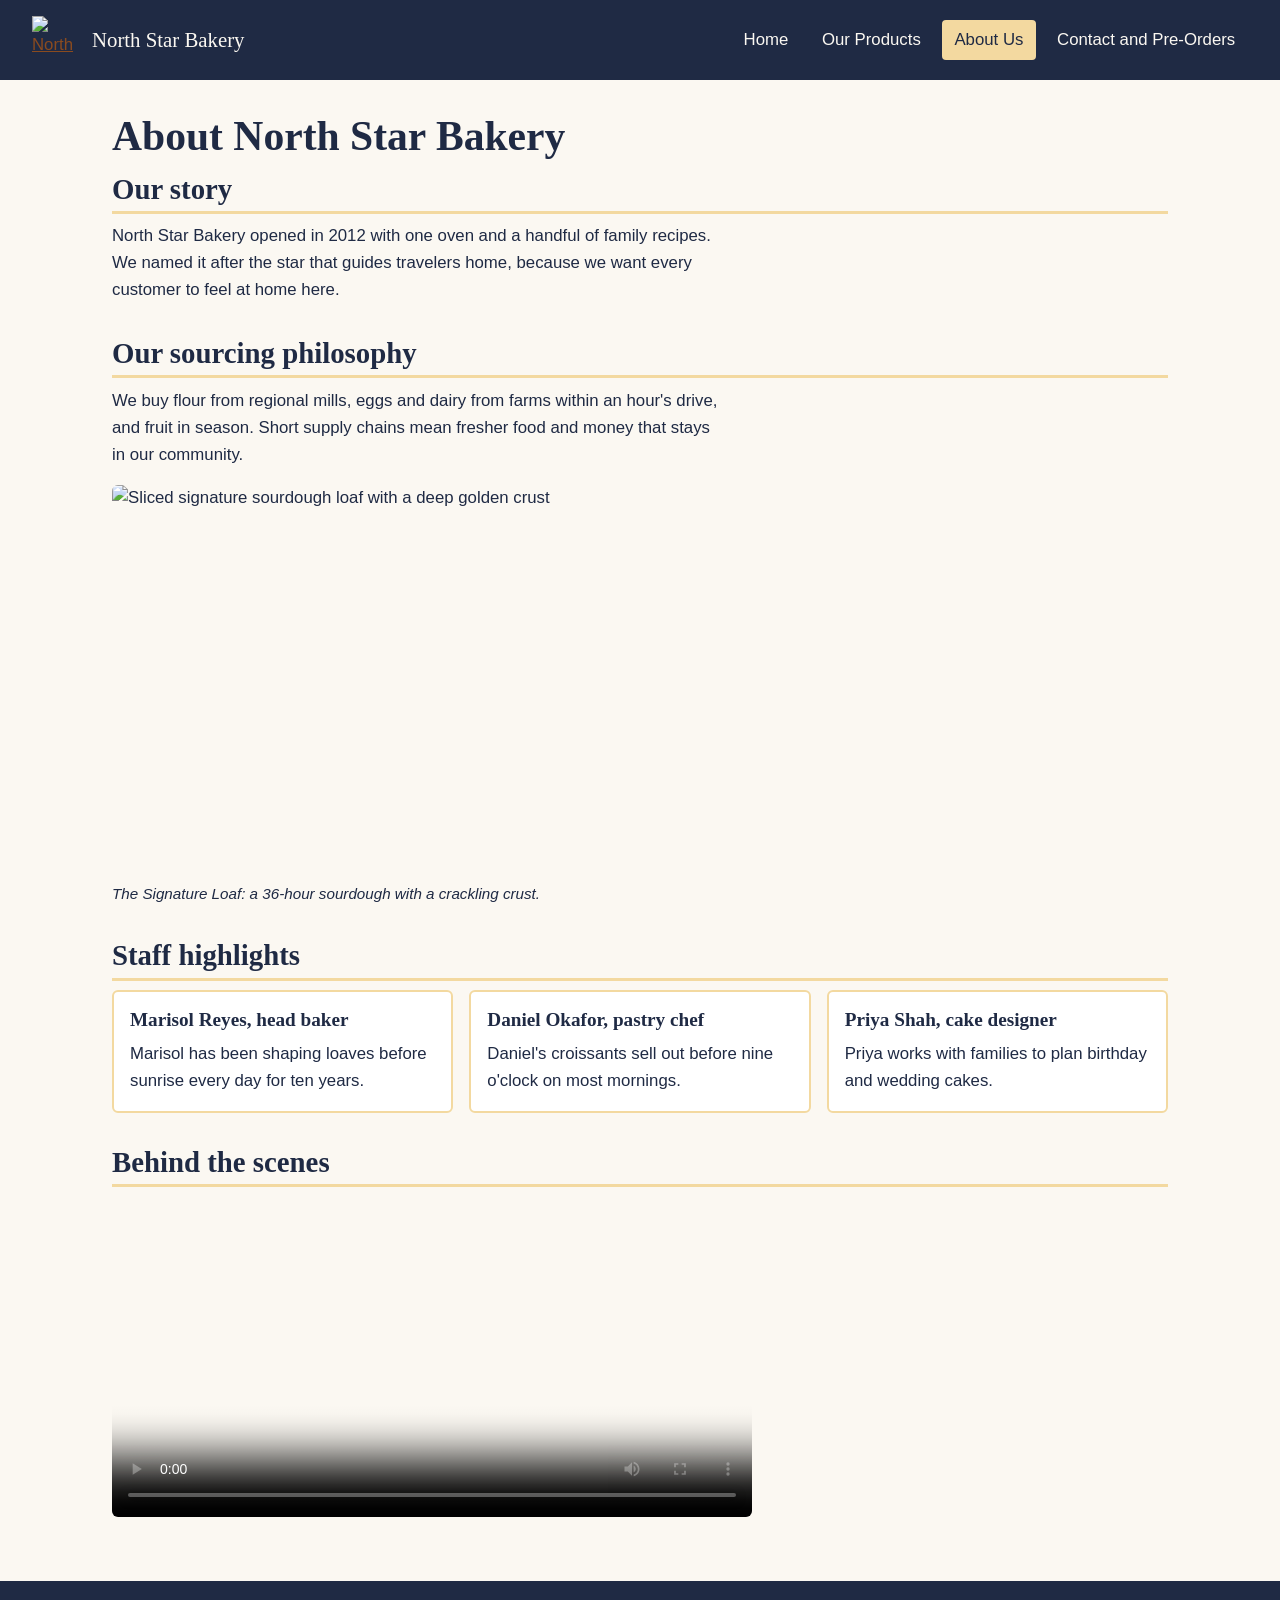
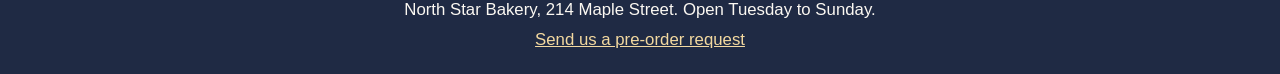
==== about.html @ b234335e "Add files via upload" ====
<!DOCTYPE html>
<html lang="en">
<head>
  <meta charset="UTF-8">
  <meta name="viewport" content="width=device-width, initial-scale=1.0">
  <title>About Us | North Star Bakery</title>
  <link rel="stylesheet" href="styles.css">
</head>
<body>
  <header>
    <div class="brand">
      <a href="index.html"><img src="images/bakery-logo.png" alt="North Star Bakery logo, a star above a loaf of bread" width="64" height="64"></a>
      <p>North Star Bakery</p>
    </div>
    <nav aria-label="Main navigation">
      <ul>
        <li><a href="index.html">Home</a></li>
        <li><a href="products.html">Our Products</a></li>
        <li><a href="about.html" aria-current="page">About Us</a></li>
        <li><a href="contact.html">Contact and Pre-Orders</a></li>
      </ul>
    </nav>
  </header>
  <main>
    <section>
      <h1>About North Star Bakery</h1>
      <h2>Our story</h2>
      <p>North Star Bakery opened in 2012 with one oven and a handful of family recipes. We named it after the star that guides travelers home, because we want every customer to feel at home here.</p>
    </section>

    <section>
      <h2>Our sourcing philosophy</h2>
      <p>We buy flour from regional mills, eggs and dairy from farms within an hour's drive, and fruit in season. Short supply chains mean fresher food and money that stays in our community.</p>
      <figure>
        <img src="images/bakery-signature-loaf.jpg" alt="Sliced signature sourdough loaf with a deep golden crust" width="500" height="375">
        <figcaption>The Signature Loaf: a 36-hour sourdough with a crackling crust.</figcaption>
      </figure>
    </section>

    <section>
      <h2>Staff highlights</h2>
      <div class="cards">
        <article>
          <h3>Marisol Reyes, head baker</h3>
          <p>Marisol has been shaping loaves before sunrise every day for ten years.</p>
        </article>
        <article>
          <h3>Daniel Okafor, pastry chef</h3>
          <p>Daniel's croissants sell out before nine o'clock on most mornings.</p>
        </article>
        <article>
          <h3>Priya Shah, cake designer</h3>
          <p>Priya works with families to plan birthday and wedding cakes.</p>
        </article>
      </div>
    </section>

    <section>
      <h2>Behind the scenes</h2>
      <video controls width="640" poster="images/bakery-bread.jpg">
        <source src="media/bakery-behind-scenes.mp4" type="video/mp4">
        <p>Your browser does not support video playback. In the video, our bakers shape and score loaves before dawn. <a href="media/bakery-behind-scenes.mp4">Download the video file</a>.</p>
      </video>
    </section>
  </main>
  <footer>
    <p>North Star Bakery, 214 Maple Street. Open Tuesday to Sunday.</p>
    <p><a href="contact.html">Send us a pre-order request</a></p>
  </footer>
</body>
</html>
---- styles.css ----
:root {
  --navy: #1f2a44;
  --butter: #f3d9a0;
  --flour: #fbf8f2;
  --crust: #8a4b1f;
  --heading-font: Georgia, "Times New Roman", serif;
  --body-font: "Segoe UI", Arial, sans-serif;
}

*,
*::before,
*::after {
  box-sizing: border-box;
}

body {
  margin: 0;
  font-family: var(--body-font);
  font-size: 1.05rem;
  line-height: 1.6;
  color: var(--navy);
  background-color: var(--flour);
}

h1,
h2,
h3 {
  font-family: var(--heading-font);
  line-height: 1.2;
  margin: 0 0 0.6rem;
}

h1 {
  font-size: 2rem;
}

h2 {
  font-size: 1.5rem;
  border-bottom: 3px solid var(--butter);
  padding-bottom: 0.3rem;
}

h3 {
  font-size: 1.2rem;
}

p {
  margin: 0 0 1rem;
  max-width: 65ch;
}

ul {
  margin: 0 0 1rem;
  padding-left: 1.2rem;
}

a {
  color: var(--crust);
}

a:hover {
  color: var(--navy);
}

a:focus-visible,
button:focus-visible,
input:focus-visible,
select:focus-visible,
textarea:focus-visible {
  outline: 3px solid var(--crust);
  outline-offset: 2px;
}

img,
video {
  display: block;
  max-width: 100%;
  height: auto;
  border-radius: 6px;
  margin-bottom: 1rem;
}

audio {
  width: 100%;
  max-width: 28rem;
  margin-bottom: 1rem;
}

header {
  display: flex;
  flex-direction: column;
  gap: 0.75rem;
  padding: 1rem;
  background-color: var(--navy);
  color: var(--flour);
}

.brand {
  display: flex;
  align-items: center;
  gap: 0.75rem;
}

.brand img {
  width: 48px;
  height: 48px;
  margin: 0;
  border-radius: 0;
}

.brand p {
  margin: 0;
  font-family: var(--heading-font);
  font-size: 1.3rem;
}

nav ul {
  display: flex;
  flex-wrap: wrap;
  gap: 0.5rem;
  list-style: none;
  margin: 0;
  padding: 0;
}

nav a {
  display: block;
  padding: 0.4rem 0.8rem;
  border-radius: 4px;
  color: var(--flour);
  text-decoration: none;
}

nav a:hover,
nav a[aria-current="page"] {
  background-color: var(--butter);
  color: var(--navy);
}

main {
  max-width: 70rem;
  margin: 0 auto;
  padding: 1.25rem 1rem 2rem;
}

main section,
.split > section {
  margin-bottom: 2rem;
}

.hero {
  padding: 1.25rem;
  border-radius: 6px;
  background-color: var(--butter);
}

.hero h2 {
  border-bottom: none;
}

.cards {
  display: flex;
  flex-direction: column;
  gap: 1rem;
  margin-bottom: 1rem;
}

article {
  padding: 1rem;
  border: 2px solid var(--butter);
  border-radius: 6px;
  background-color: #fff;
}

article p {
  margin-bottom: 0;
}

figure {
  margin: 0 0 1.5rem;
}

figcaption {
  padding-top: 0.4rem;
  font-size: 0.95rem;
  font-style: italic;
}

.split {
  display: flex;
  flex-direction: column;
}

form {
  max-width: 36rem;
}

fieldset {
  margin: 0 0 1.25rem;
  padding: 1rem;
  border: 2px solid var(--butter);
  border-radius: 6px;
}

legend {
  padding: 0 0.5rem;
  font-family: var(--heading-font);
  font-size: 1.2rem;
  font-weight: 700;
}

label {
  font-weight: 600;
}

input,
select,
textarea {
  width: 100%;
  margin-top: 0.25rem;
  padding: 0.55rem;
  border: 2px solid var(--navy);
  border-radius: 4px;
  font: inherit;
  color: var(--navy);
  background-color: #fff;
}

button {
  padding: 0.65rem 1.3rem;
  border: 2px solid var(--navy);
  border-radius: 4px;
  font: inherit;
  font-weight: 600;
  color: var(--flour);
  background-color: var(--navy);
  cursor: pointer;
}

button:hover {
  border-color: var(--crust);
  background-color: var(--crust);
}

footer {
  padding: 1rem;
  text-align: center;
  color: var(--flour);
  background-color: var(--navy);
}

footer p {
  max-width: none;
  margin: 0 0 0.25rem;
}

footer a {
  color: var(--butter);
}

@media (min-width: 48em) {
  h1 {
    font-size: 2.6rem;
  }

  h2 {
    font-size: 1.8rem;
  }

  header {
    flex-direction: row;
    justify-content: space-between;
    align-items: center;
    padding: 1rem 2rem;
  }

  main {
    padding: 2rem;
  }

  .hero {
    padding: 2rem;
  }

  .cards {
    flex-direction: row;
  }

  .cards > article {
    flex: 1;
  }

  .split {
    flex-direction: row;
    gap: 2rem;
    align-items: flex-start;
  }

  .split > section {
    flex: 1;
  }
}
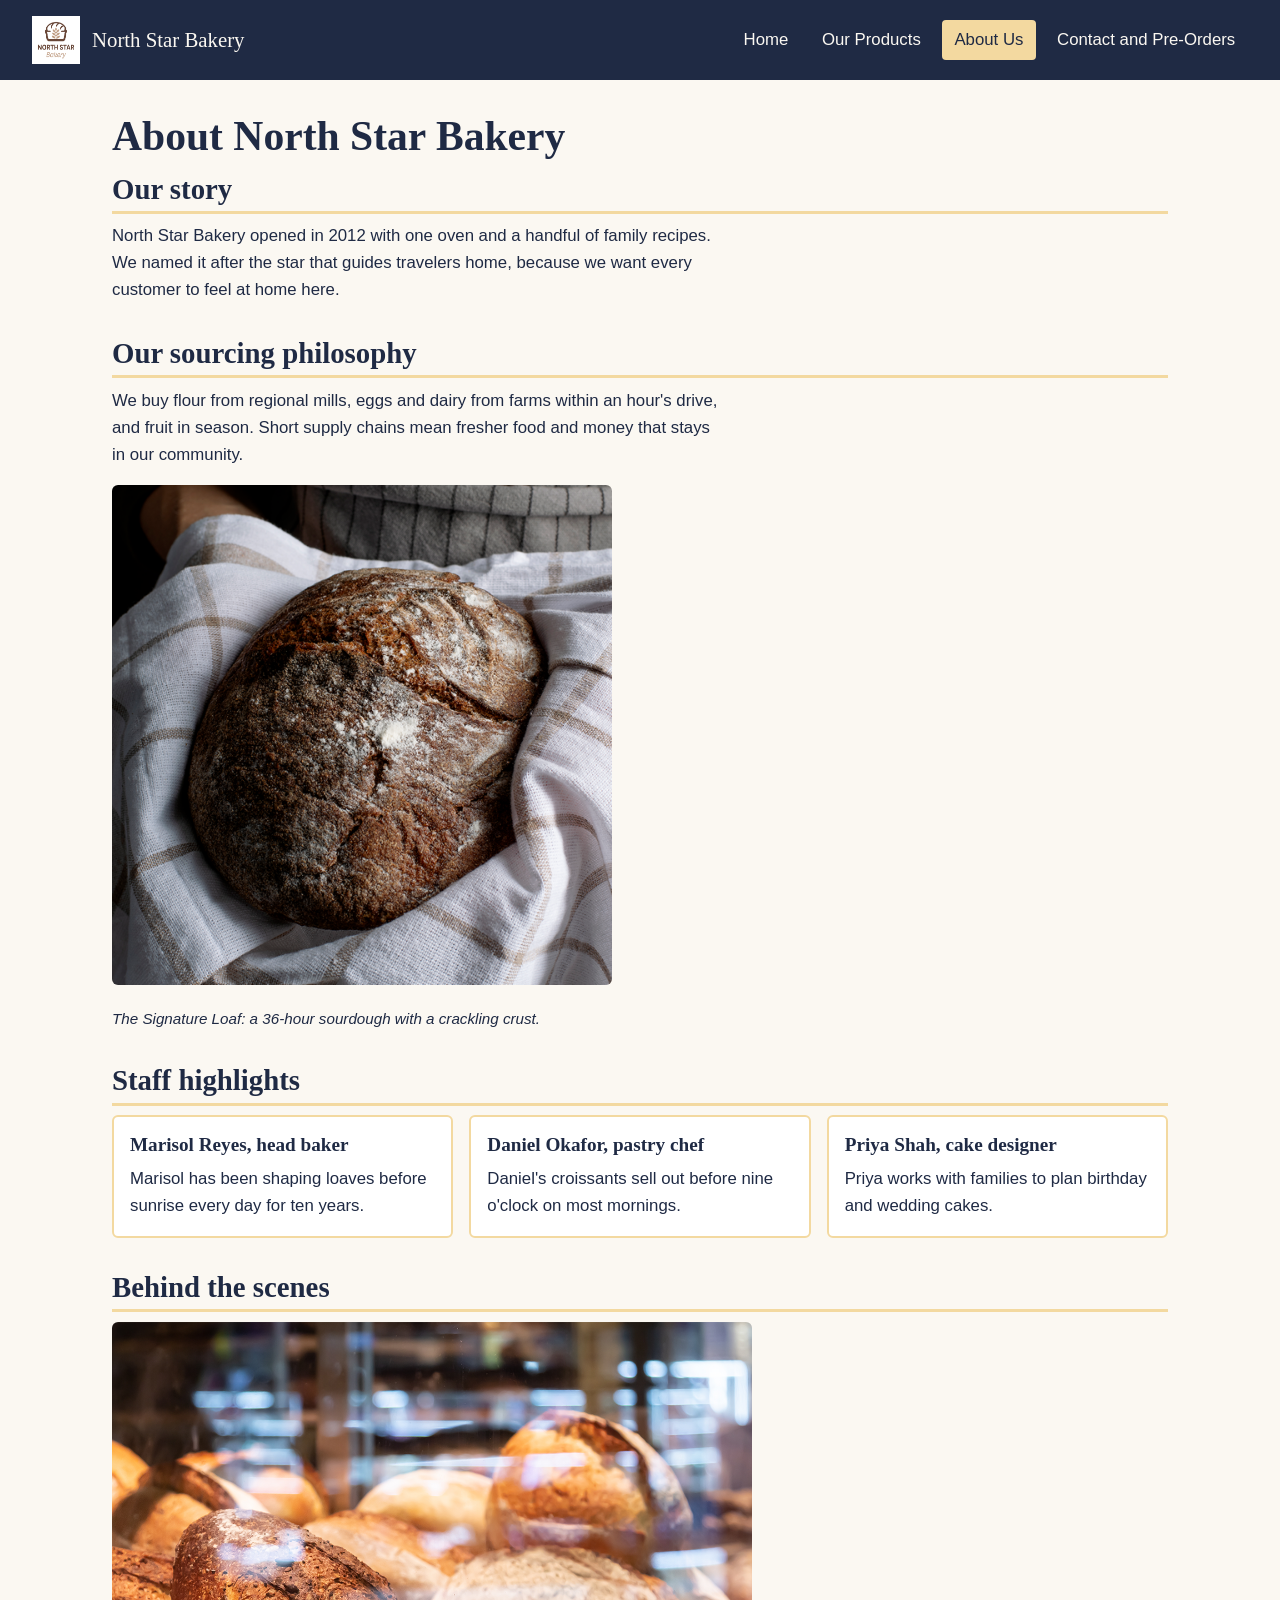
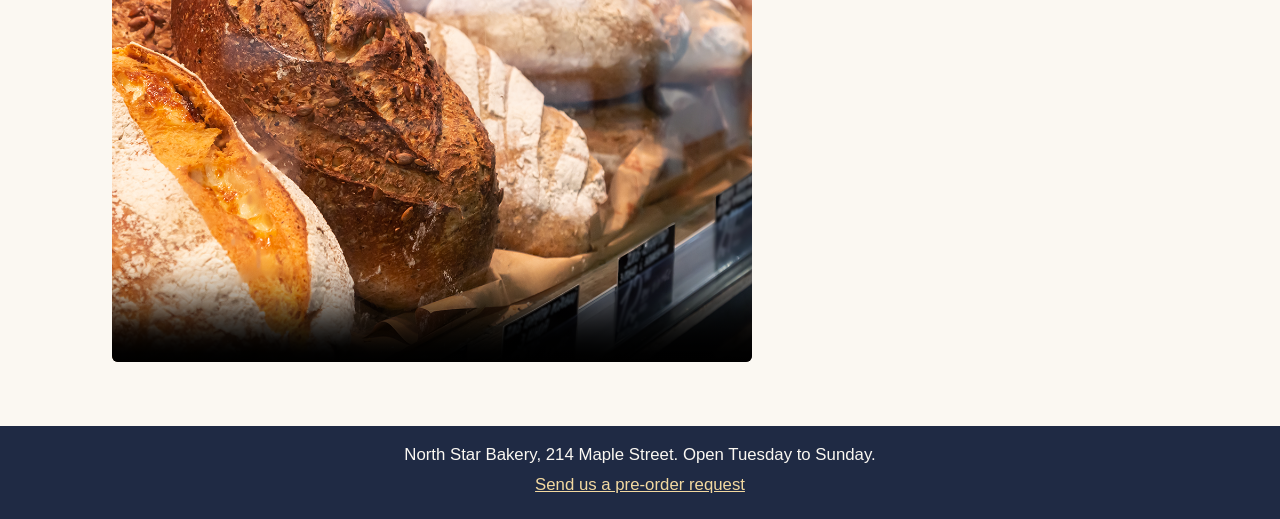
==== commit e27d40f5: "Add files via upload" ====
--- a/about.html
+++ b/about.html
@@ -9,7 +9,7 @@
 <body>
   <header>
     <div class="brand">
-      <a href="index.html"><img src="images/bakery-logo.png" alt="North Star Bakery logo, a star above a loaf of bread" width="64" height="64"></a>
+      <a href="index.html"><img src="images/bakery-logo_c.png" alt="North Star Bakery logo, a star above a loaf of bread" width="64" height="64"></a>
       <p>North Star Bakery</p>
     </div>
     <nav aria-label="Main navigation">
@@ -32,7 +32,7 @@
       <h2>Our sourcing philosophy</h2>
       <p>We buy flour from regional mills, eggs and dairy from farms within an hour's drive, and fruit in season. Short supply chains mean fresher food and money that stays in our community.</p>
       <figure>
-        <img src="images/bakery-signature-loaf.jpg" alt="Sliced signature sourdough loaf with a deep golden crust" width="500" height="375">
+        <img src="images/bakery-signature-loaf_c.png" alt="Sliced signature sourdough loaf with a deep golden crust" width="500" height="375">
         <figcaption>The Signature Loaf: a 36-hour sourdough with a crackling crust.</figcaption>
       </figure>
     </section>
@@ -57,9 +57,9 @@
 
     <section>
       <h2>Behind the scenes</h2>
-      <video controls width="640" poster="images/bakery-bread.jpg">
-        <source src="media/bakery-behind-scenes.mp4" type="video/mp4">
-        <p>Your browser does not support video playback. In the video, our bakers shape and score loaves before dawn. <a href="media/bakery-behind-scenes.mp4">Download the video file</a>.</p>
+      <video controls width="640" poster="images/bakery-bread_c.png">
+        <source src="images/bakery-behind-scenes_c.mp4" type="video/mp4">
+        <p>Your browser does not support video playback. In the video, our bakers shape and score loaves before dawn. <a href="images/bakery-behind-scenes_c.mp4">Download the video file</a>.</p>
       </video>
     </section>
   </main>
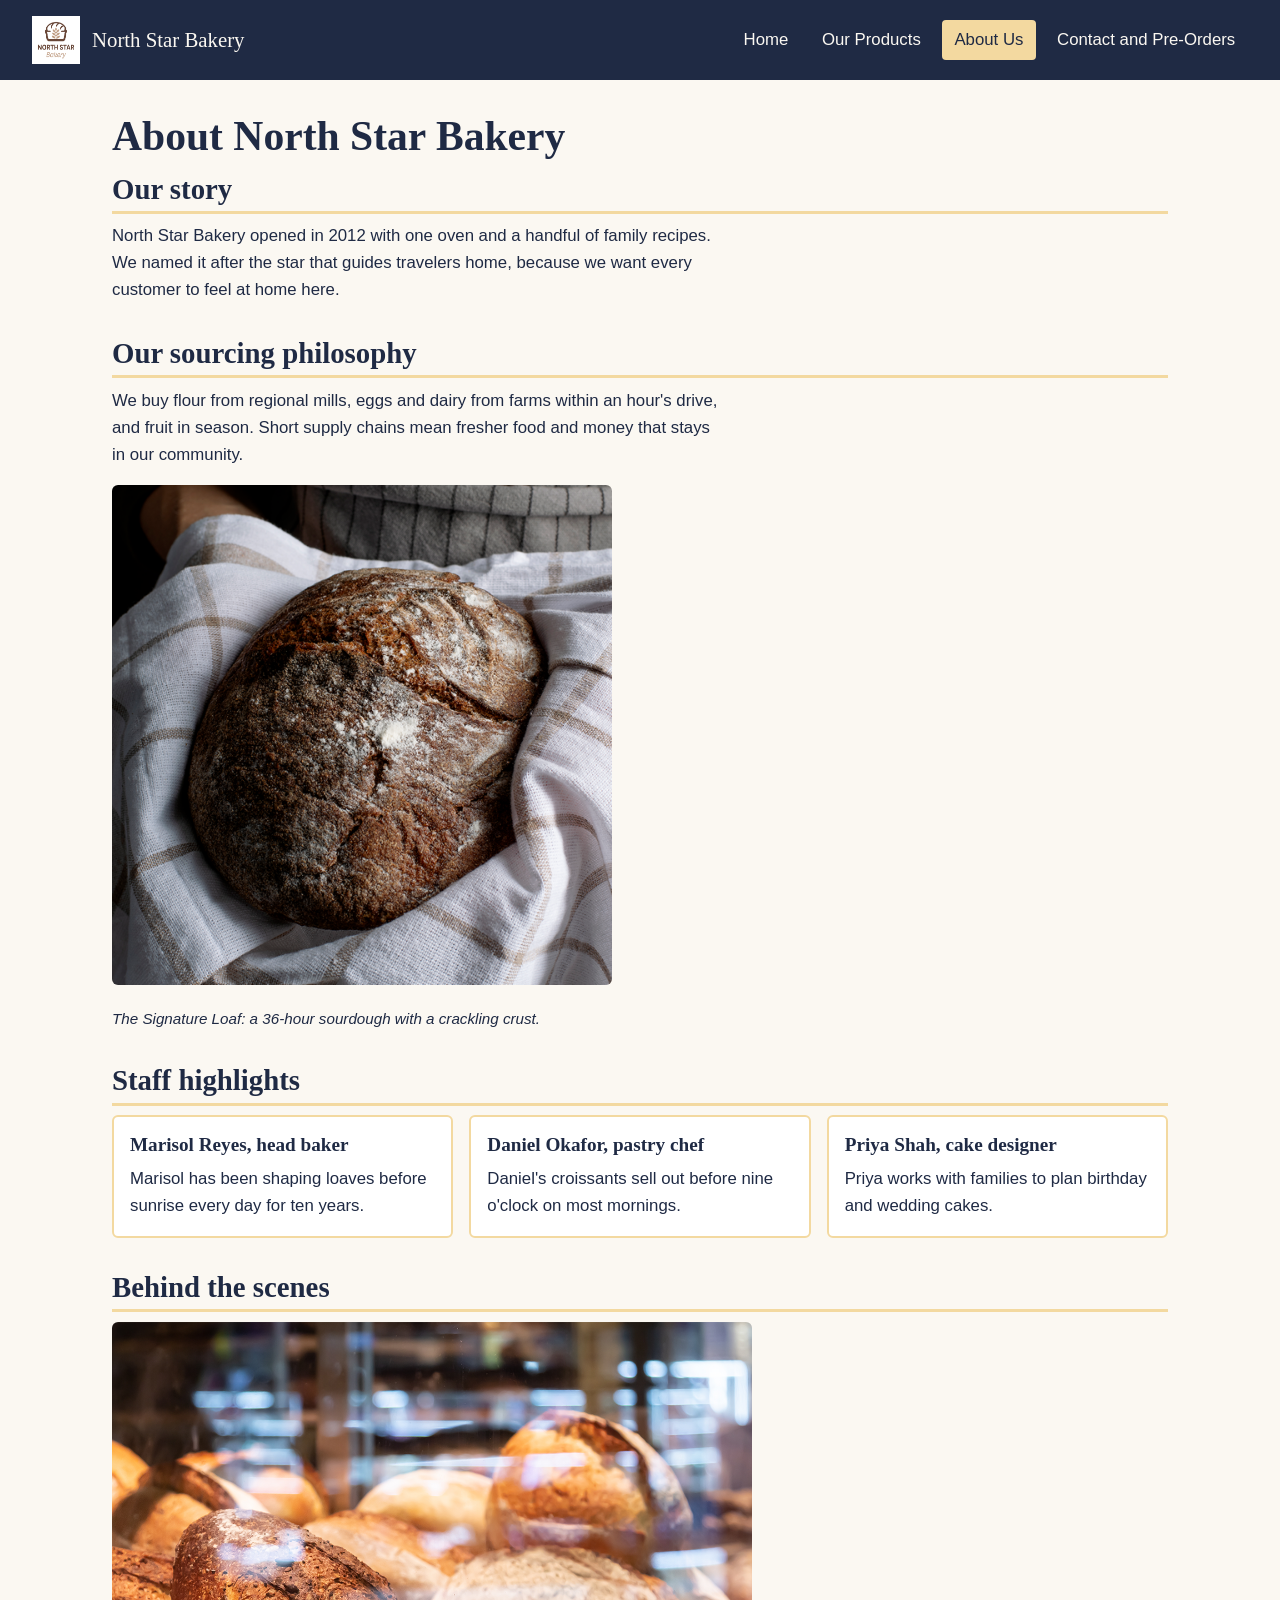
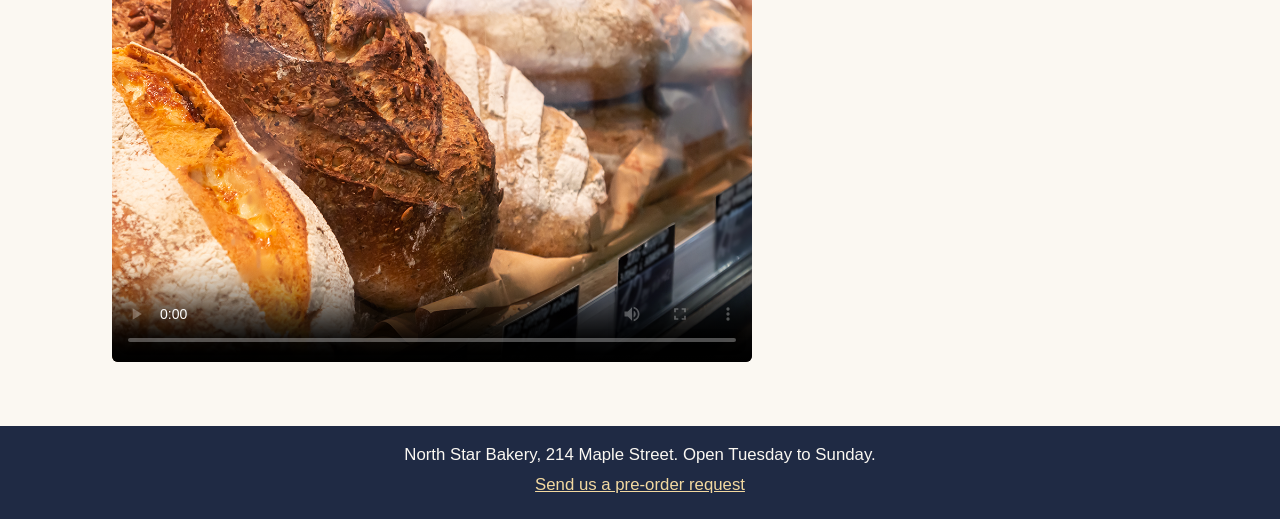
==== commit 93725a7c: "Add files via upload" ====
--- a/about.html
+++ b/about.html
@@ -58,8 +58,8 @@
     <section>
       <h2>Behind the scenes</h2>
       <video controls width="640" poster="images/bakery-bread_c.png">
-        <source src="images/bakery-behind-scenes_c.mp4" type="video/mp4">
-        <p>Your browser does not support video playback. In the video, our bakers shape and score loaves before dawn. <a href="images/bakery-behind-scenes_c.mp4">Download the video file</a>.</p>
+        <source src="bakery-behind-scenes_c.mp4" type="video/mp4">
+        <p>Your browser does not support video playback. In the video, our bakers shape and score loaves before dawn. <a href="bakery-behind-scenes_c.mp4">Download the video file</a>.</p>
       </video>
     </section>
   </main>
--- a/styles.css
+++ b/styles.css
@@ -11,6 +11,10 @@
 *::before,
 *::after {
   box-sizing: border-box;
+}
+
+[hidden] {
+  display: none !important;
 }
 
 body {
@@ -258,6 +262,182 @@
   color: var(--butter);
 }
 
+.shortlist-panel {
+  padding: 1.25rem;
+  border: 2px solid var(--crust);
+  border-radius: 6px;
+  background-color: #fff;
+}
+
+.shortlist-count {
+  font-weight: 700;
+  color: var(--crust);
+}
+
+.shortlist-items {
+  list-style: none;
+  margin: 0 0 0.75rem;
+  padding: 0;
+}
+
+.shortlist-item {
+  display: flex;
+  flex-wrap: wrap;
+  align-items: center;
+  justify-content: space-between;
+  gap: 0.5rem;
+  padding: 0.4rem 0;
+  border-bottom: 1px dashed var(--butter);
+}
+
+.shortlist-empty {
+  font-style: italic;
+  color: #5c6272;
+}
+
+.shortlist-actions {
+  display: flex;
+  flex-wrap: wrap;
+  align-items: center;
+  gap: 0.75rem;
+  margin-bottom: 0;
+}
+
+.product-card {
+  display: flex;
+  flex-direction: column;
+}
+
+.product-controls {
+  margin-top: auto;
+  padding-top: 0.75rem;
+}
+
+.shortlist-button {
+  padding: 0.45rem 0.9rem;
+  font-size: 0.95rem;
+}
+
+.shortlist-button.is-saved {
+  border-color: var(--crust);
+  color: var(--flour);
+  background-color: var(--crust);
+}
+
+.quantity-box {
+  display: flex;
+  flex-wrap: wrap;
+  align-items: center;
+  gap: 0.4rem;
+  margin-top: 0.5rem;
+}
+
+.quantity-box label {
+  font-size: 0.9rem;
+}
+
+.quantity-button {
+  min-width: 2.2rem;
+  padding: 0.25rem 0.5rem;
+}
+
+.quantity-input {
+  width: 4rem;
+  margin: 0;
+  padding: 0.25rem;
+  text-align: center;
+}
+
+.text-button {
+  padding: 0.15rem 0.3rem;
+  border: 0;
+  border-radius: 3px;
+  font-size: 0.95rem;
+  font-weight: 600;
+  color: var(--crust);
+  background: none;
+  text-decoration: underline;
+}
+
+.text-button:hover {
+  color: var(--navy);
+  background: none;
+}
+
+.text-button:disabled {
+  color: #8b8f99;
+  text-decoration: none;
+}
+
+.button-link {
+  display: inline-block;
+  padding: 0.65rem 1.3rem;
+  border: 2px solid var(--navy);
+  border-radius: 4px;
+  font-weight: 600;
+  color: var(--flour);
+  background-color: var(--navy);
+  text-decoration: none;
+}
+
+.button-link:hover {
+  border-color: var(--crust);
+  color: var(--flour);
+  background-color: var(--crust);
+}
+
+.secondary-button {
+  border-color: var(--crust);
+  color: var(--crust);
+  background-color: #fff;
+}
+
+.secondary-button:hover {
+  border-color: var(--crust);
+  color: var(--flour);
+  background-color: var(--crust);
+}
+
+button:disabled {
+  cursor: not-allowed;
+  opacity: 0.5;
+}
+
+.field-note {
+  display: block;
+  margin-top: 0.35rem;
+  font-size: 0.9rem;
+  color: var(--crust);
+}
+
+.error-message {
+  display: block;
+  margin-top: 0.25rem;
+  color: #b3261e;
+  font-size: 0.9rem;
+  font-weight: 600;
+}
+
+.error-message:empty {
+  margin: 0;
+}
+
+input.is-invalid,
+select.is-invalid,
+textarea.is-invalid {
+  border-color: #b3261e;
+  background-color: #fff7f6;
+}
+
+.form-success {
+  padding: 0.8rem 1rem;
+  border: 2px solid #2f6b46;
+  border-radius: 4px;
+  color: #1e4d33;
+  background-color: #eef7f0;
+  font-weight: 600;
+}
+
 @media (min-width: 48em) {
   h1 {
     font-size: 2.6rem;
